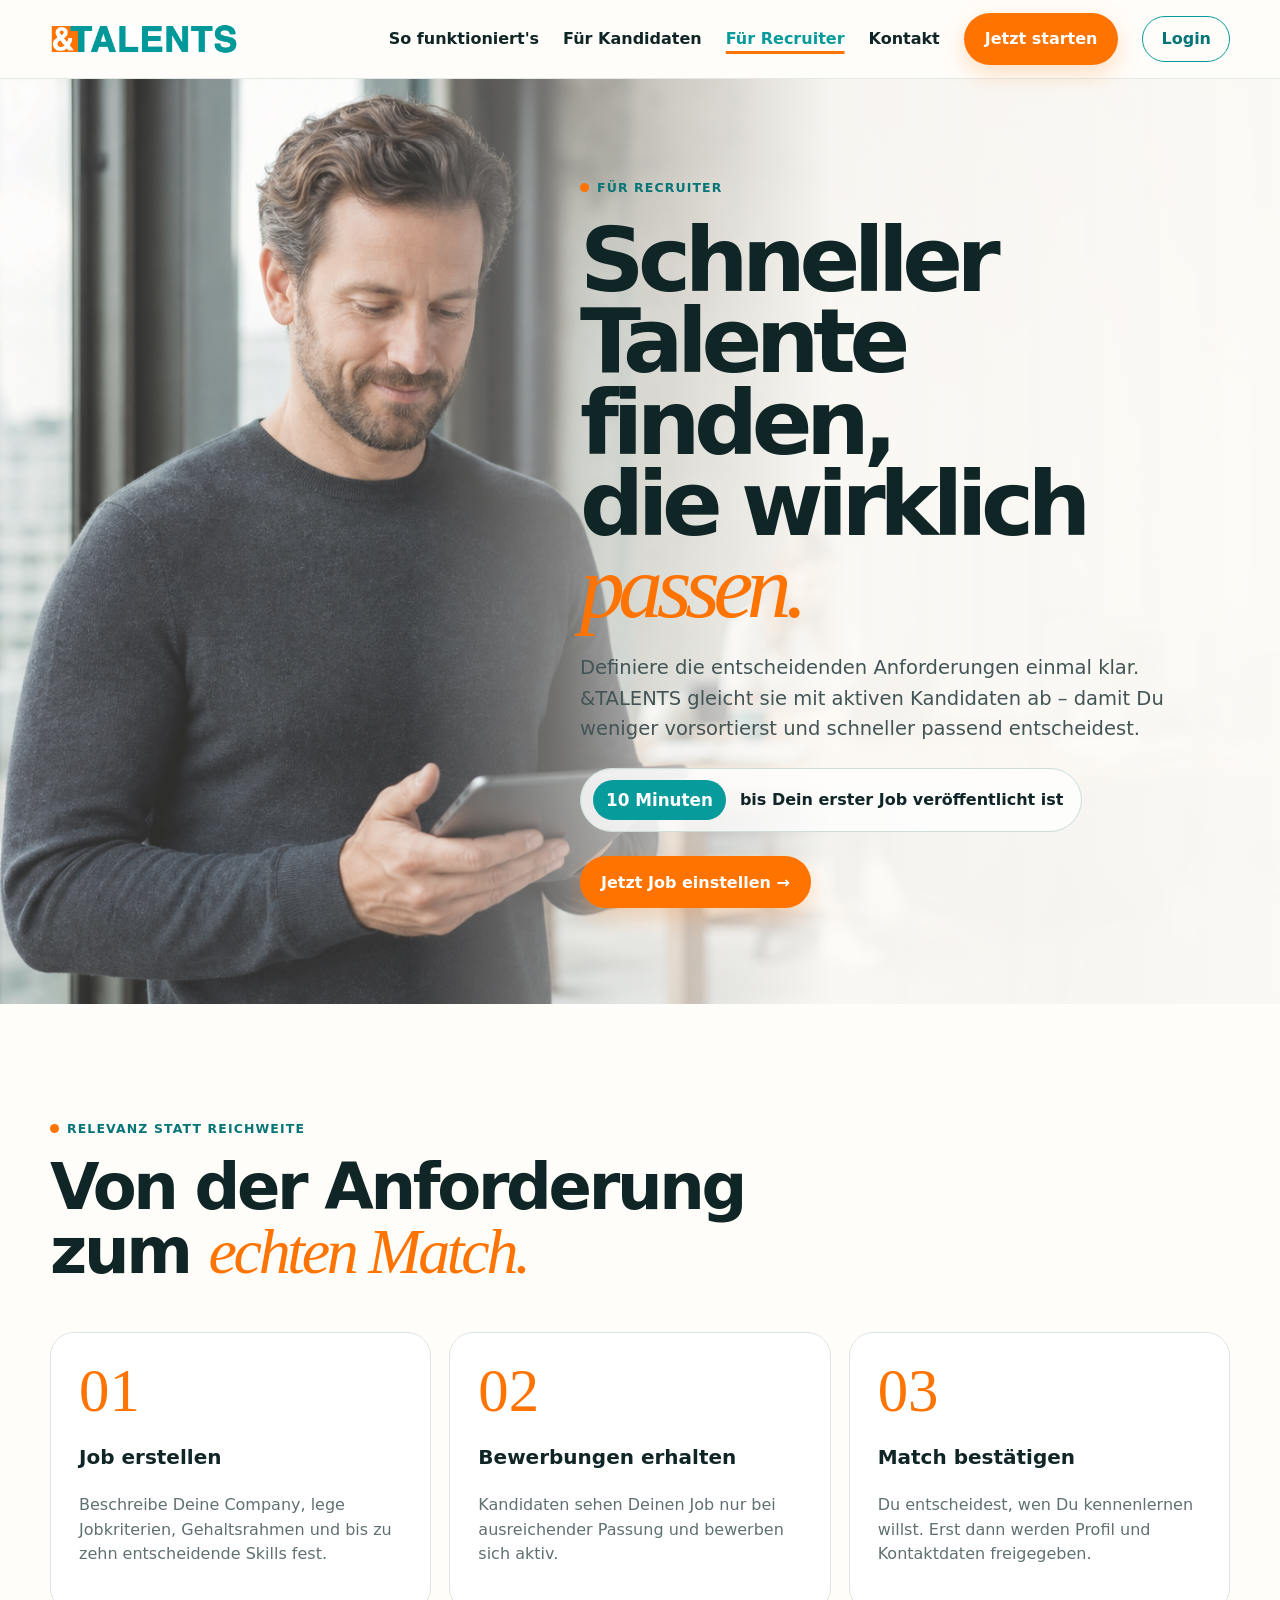
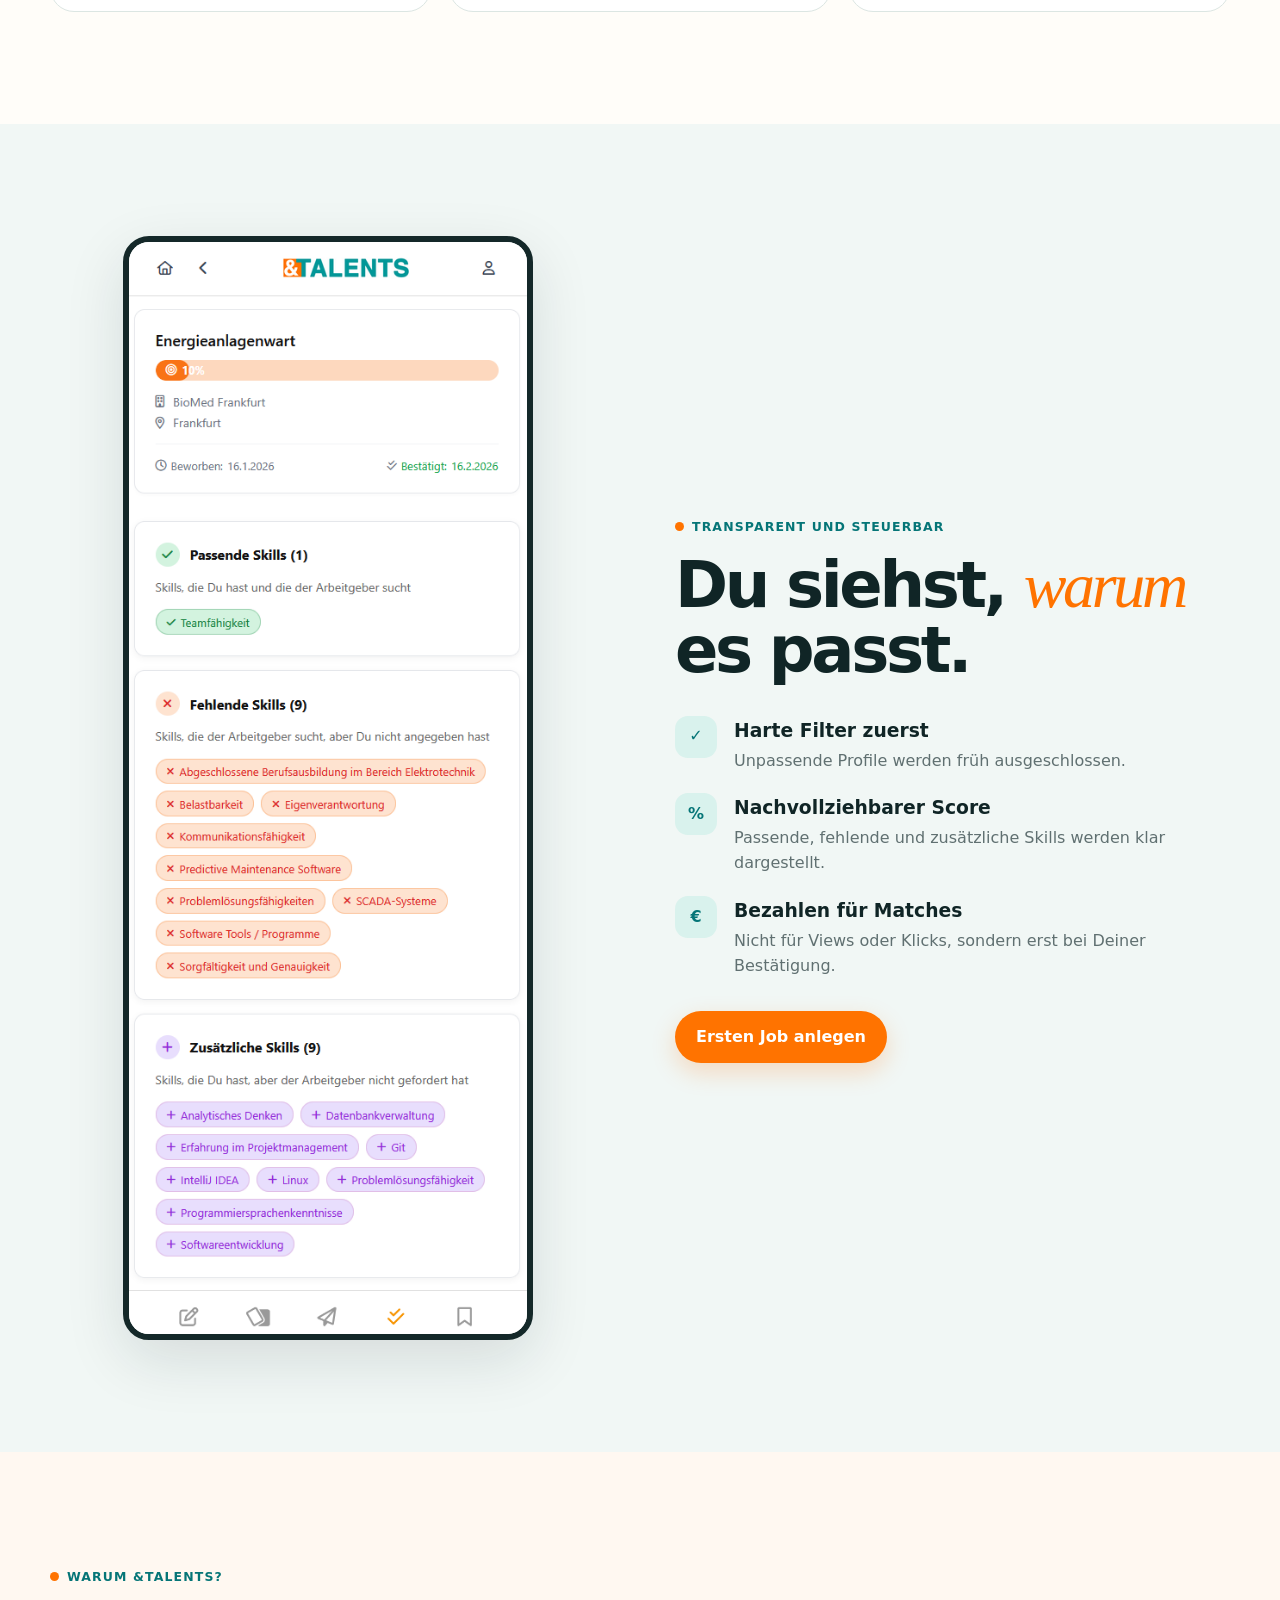
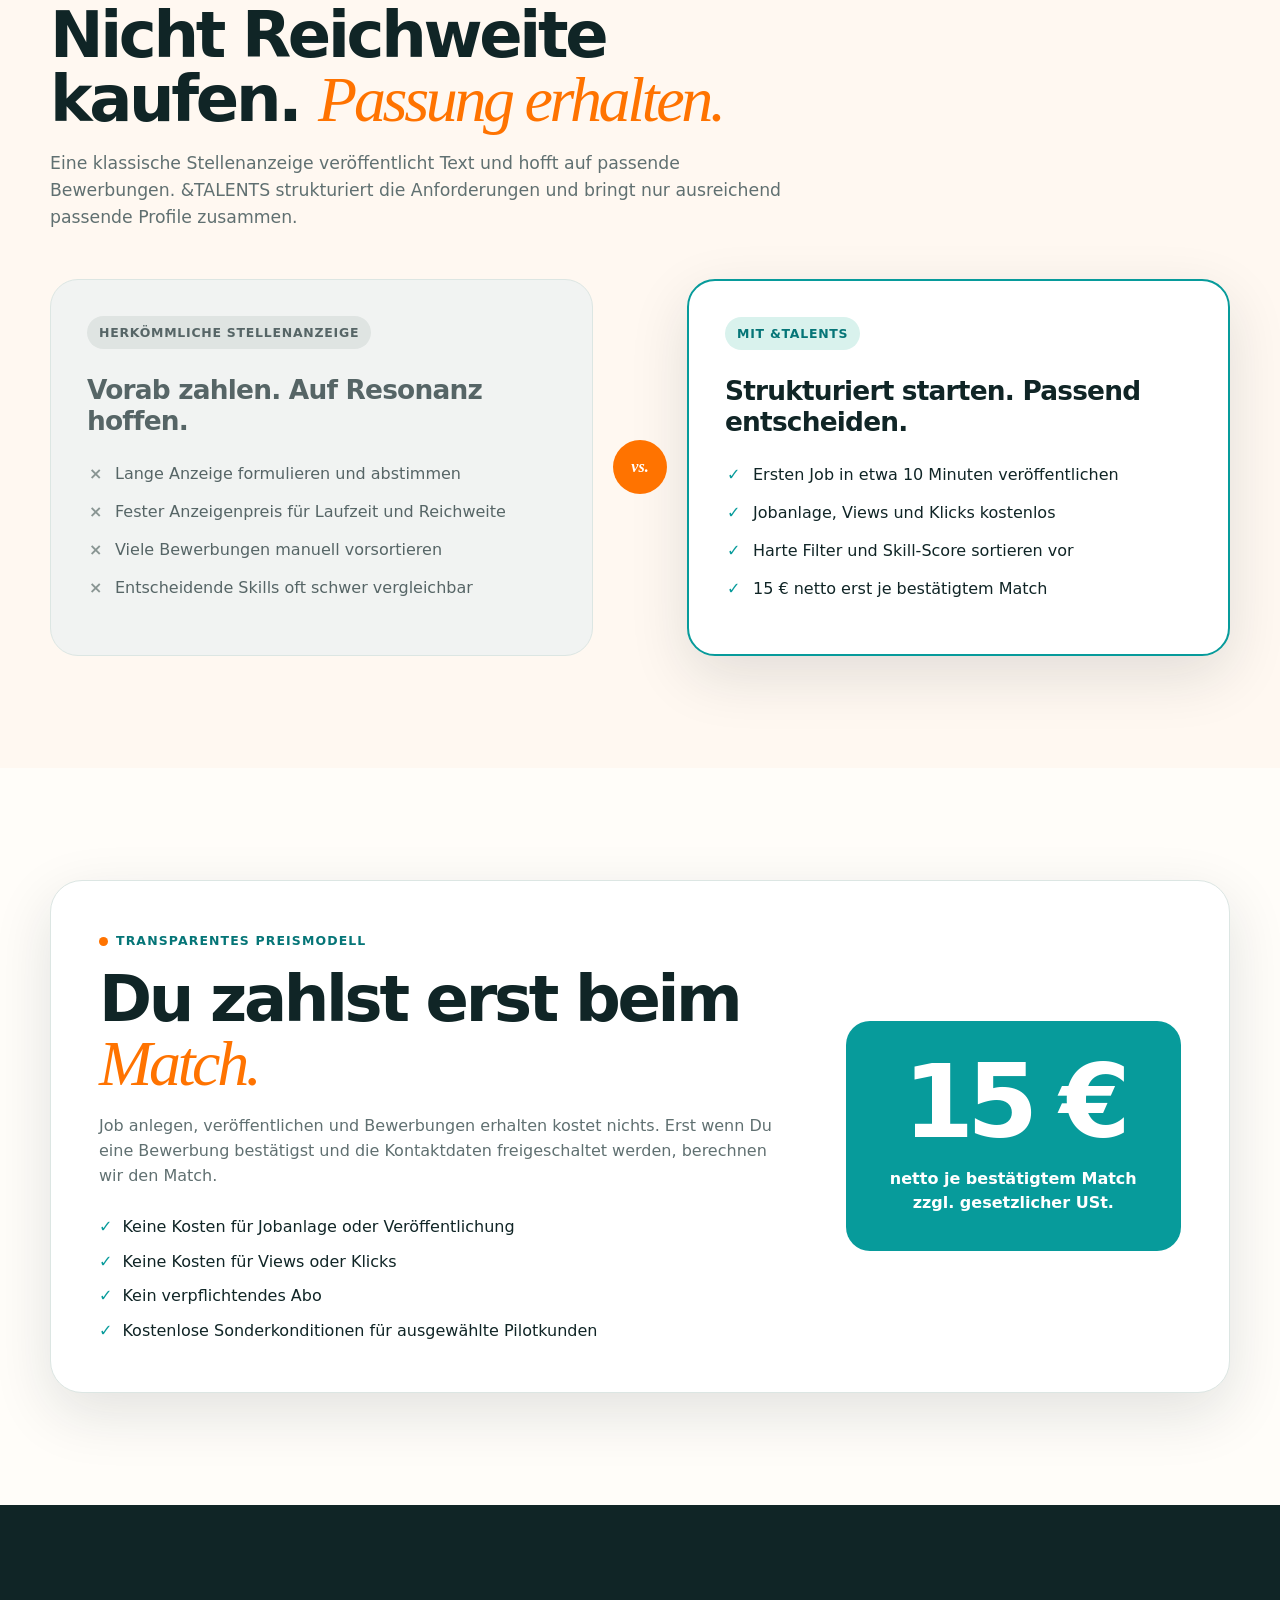
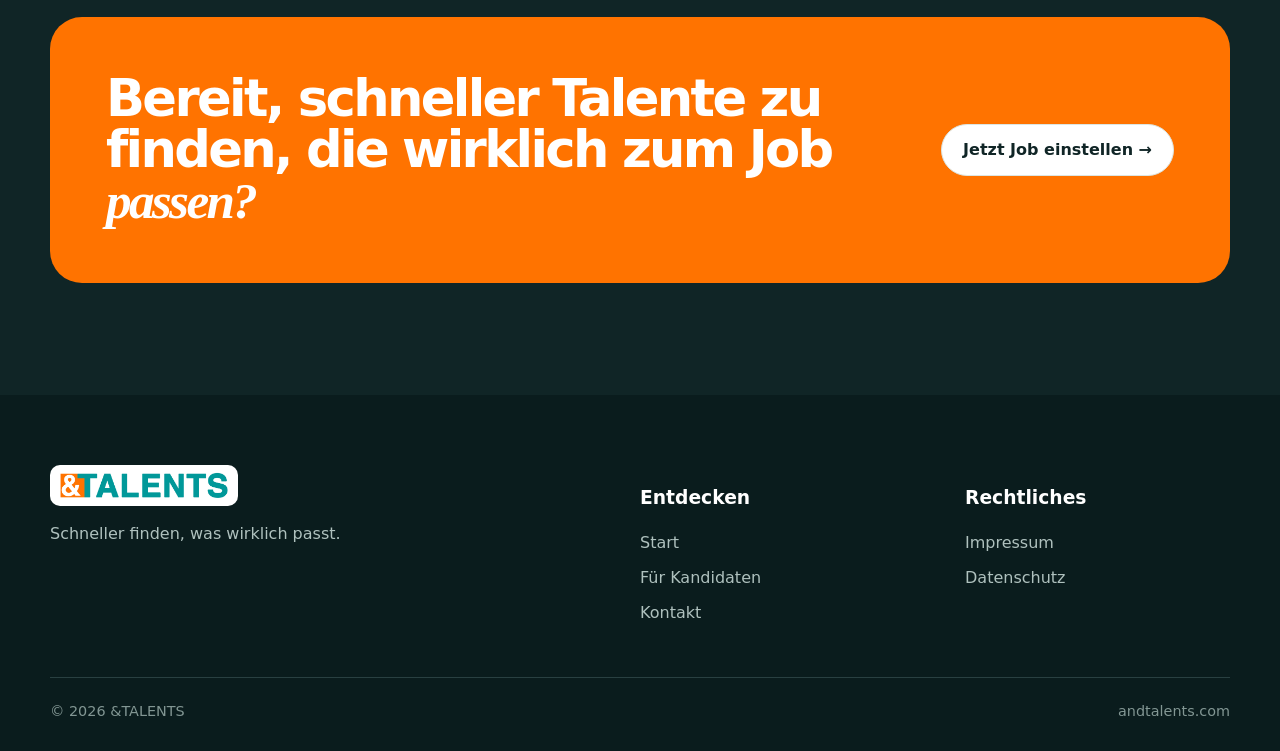
==== recruiter.html @ 4912586d "Publish complete &TALENTS website" ====
<!doctype html><html lang="de"><head><meta charset="utf-8"><meta name="viewport" content="width=device-width,initial-scale=1"><meta name="description" content="Erhalte mit &TALENTS Bewerbungen von Kandidaten, die wirklich zu Deinem Job passen."><title>Für Recruiter | &TALENTS</title><link rel="stylesheet" href="styles.css"><link rel="stylesheet" href="pricing.css"></head><body>
<header class="nav"><div class="wrap nav-row"><a href="index.html"><img class="logo" src="assets/andtalents-logo.jpg" alt="&TALENTS"></a><button class="nav-toggle" aria-label="Menü öffnen">☰</button><nav class="nav-links"><a href="index.html#so-gehts">So funktioniert's</a><a href="kandidaten.html">Für Kandidaten</a><a href="recruiter.html" aria-current="page">Für Recruiter</a><a href="kontakt.html">Kontakt</a><a class="btn btn-primary" href="index.html#start">Jetzt starten</a></nav></div></header>
<main><section class="hero hero-recruiter"><div class="wrap"><div class="hero-copy"><span class="eyebrow"><i class="dot"></i>Für Recruiter</span><h1>Schneller Talente finden,<br>die wirklich <span class="accent">passen.</span></h1><p>Definiere die entscheidenden Anforderungen einmal klar. &TALENTS gleicht sie mit aktiven Kandidaten ab – damit Du weniger vorsortierst und schneller passend entscheidest.</p><div class="time-badge"><strong>10 Minuten</strong><span>bis Dein erster Job veröffentlicht ist</span></div><div class="hero-actions"><a class="btn btn-primary" href="https://andtalents.comagno.com/recruiter">Jetzt Job einstellen →</a></div></div></div></section>
<section class="section"><div class="wrap"><div class="section-head reveal"><span class="eyebrow"><i class="dot"></i>Relevanz statt Reichweite</span><h2>Von der Anforderung zum <span class="accent">echten Match.</span></h2></div><div class="card-grid"><article class="card reveal"><span class="big-number">01</span><h3>Job erstellen</h3><p>Beschreibe Deine Company, lege Jobkriterien, Gehaltsrahmen und bis zu zehn entscheidende Skills fest.</p></article><article class="card reveal"><span class="big-number">02</span><h3>Bewerbungen erhalten</h3><p>Kandidaten sehen Deinen Job nur bei ausreichender Passung und bewerben sich aktiv.</p></article><article class="card reveal"><span class="big-number">03</span><h3>Match bestätigen</h3><p>Du entscheidest, wen Du kennenlernen willst. Erst dann werden Profil und Kontaktdaten freigegeben.</p></article></div></div></section>
<section class="section section-soft"><div class="wrap two-col"><div class="reveal"><img class="phone" style="width:min(100%,410px);margin:auto" src="assets/app-match.png" alt="Detaillierte Skill-Passung"></div><div class="reveal"><span class="eyebrow"><i class="dot"></i>Transparent und steuerbar</span><h2>Du siehst, <span class="accent">warum</span> es passt.</h2><div class="feature-list"><div class="feature"><span class="feature-icon">✓</span><div><h3>Harte Filter zuerst</h3><p>Unpassende Profile werden früh ausgeschlossen.</p></div></div><div class="feature"><span class="feature-icon">%</span><div><h3>Nachvollziehbarer Score</h3><p>Passende, fehlende und zusätzliche Skills werden klar dargestellt.</p></div></div><div class="feature"><span class="feature-icon">€</span><div><h3>Bezahlen für Matches</h3><p>Nicht für Views oder Klicks, sondern erst bei Deiner Bestätigung.</p></div></div></div><a class="btn btn-primary" href="https://andtalents.comagno.com/recruiter">Ersten Job anlegen</a></div></div></section>
<section class="section comparison-section"><div class="wrap"><div class="section-head reveal"><span class="eyebrow"><i class="dot"></i>Warum &TALENTS?</span><h2>Nicht Reichweite kaufen. <span class="accent">Passung erhalten.</span></h2><p>Eine klassische Stellenanzeige veröffentlicht Text und hofft auf passende Bewerbungen. &TALENTS strukturiert die Anforderungen und bringt nur ausreichend passende Profile zusammen.</p></div><div class="comparison-grid reveal"><article class="compare-card traditional"><span class="compare-label">Herkömmliche Stellenanzeige</span><h3>Vorab zahlen. Auf Resonanz hoffen.</h3><ul><li>Lange Anzeige formulieren und abstimmen</li><li>Fester Anzeigenpreis für Laufzeit und Reichweite</li><li>Viele Bewerbungen manuell vorsortieren</li><li>Entscheidende Skills oft schwer vergleichbar</li></ul></article><div class="versus">vs.</div><article class="compare-card talents"><span class="compare-label">Mit &TALENTS</span><h3>Strukturiert starten. Passend entscheiden.</h3><ul><li>Ersten Job in etwa 10 Minuten veröffentlichen</li><li>Jobanlage, Views und Klicks kostenlos</li><li>Harte Filter und Skill-Score sortieren vor</li><li>15 € netto erst je bestätigtem Match</li></ul></article></div></div></section>
<section class="section"><div class="wrap"><div class="price-panel reveal"><div><span class="eyebrow"><i class="dot"></i>Transparentes Preismodell</span><h2>Du zahlst erst beim <span class="accent">Match.</span></h2><p>Job anlegen, veröffentlichen und Bewerbungen erhalten kostet nichts. Erst wenn Du eine Bewerbung bestätigst und die Kontaktdaten freigeschaltet werden, berechnen wir den Match.</p><ul class="price-details"><li>Keine Kosten für Jobanlage oder Veröffentlichung</li><li>Keine Kosten für Views oder Klicks</li><li>Kein verpflichtendes Abo</li><li>Kostenlose Sonderkonditionen für ausgewählte Pilotkunden</li></ul></div><div class="price-amount"><strong>15 €</strong><span>netto je bestätigtem Match<br>zzgl. gesetzlicher USt.</span></div></div></div></section><section class="section section-dark"><div class="wrap"><div class="quote-band reveal"><h2>Bereit, schneller Talente zu finden, die wirklich zum Job <span style="font-family:Georgia,serif;font-style:italic">passen?</span></h2><a class="btn btn-ghost" href="https://andtalents.comagno.com/recruiter">Jetzt Job einstellen →</a></div></div></section></main>
<footer class="footer"><div class="wrap"><div class="footer-grid"><div><img class="logo" src="assets/andtalents-logo.jpg" alt="&TALENTS"><p>Schneller finden, was wirklich passt.</p></div><div><h3>Entdecken</h3><div class="footer-links"><a href="index.html">Start</a><a href="kandidaten.html">Für Kandidaten</a><a href="kontakt.html">Kontakt</a></div></div><div><h3>Rechtliches</h3><div class="footer-links"><a href="impressum.html">Impressum</a><a href="datenschutz.html">Datenschutz</a></div></div></div><div class="footer-bottom"><span>© 2026 &TALENTS</span><span>andtalents.com</span></div></div></footer><script src="script.js"></script></body></html>
---- styles.css ----
@import url('button-fixes.css');
@import url('mediator-home.css');
@import url('page-images.css');
@import url('page-heroes.css');
:root{--teal:#079b9b;--teal-dark:#057577;--orange:#ff7300;--ink:#102526;--muted:#607071;--paper:#fffdf9;--soft:#f1f7f5;--line:#dce6e3;--radius:24px;--shadow:0 20px 60px rgba(16,37,38,.12)}
*{box-sizing:border-box}html{scroll-behavior:smooth}body{margin:0;background:var(--paper);color:var(--ink);font-family:Inter,ui-sans-serif,system-ui,-apple-system,BlinkMacSystemFont,"Segoe UI",sans-serif;line-height:1.55}a{color:inherit;text-decoration:none}img{max-width:100%;display:block}.wrap{width:min(1180px,calc(100% - 40px));margin:auto}.skip{position:absolute;left:-9999px}.skip:focus{left:16px;top:16px;z-index:99;background:#fff;padding:10px}
.nav{position:sticky;top:0;z-index:50;background:rgba(255,253,249,.88);backdrop-filter:blur(16px);border-bottom:1px solid rgba(220,230,227,.8)}.nav-row{height:78px;display:flex;align-items:center;justify-content:space-between;gap:28px}.logo{width:188px}.nav-links{display:flex;align-items:center;gap:24px;font-weight:650}.nav-links a:hover{color:var(--teal)}.nav-toggle{display:none;border:0;background:transparent;font-size:28px}.btn{display:inline-flex;align-items:center;justify-content:center;gap:8px;border:0;border-radius:999px;padding:14px 21px;font-weight:800;cursor:pointer;transition:.2s ease}.btn:hover{transform:translateY(-2px)}.btn-primary{background:var(--orange);color:#fff;box-shadow:0 9px 24px rgba(255,115,0,.22)}.btn-secondary{background:var(--teal);color:#fff}.btn-ghost{border:1px solid var(--line);background:#fff}.eyebrow{display:inline-flex;align-items:center;gap:8px;color:var(--teal-dark);font-weight:850;text-transform:uppercase;letter-spacing:.09em;font-size:.78rem}.dot{width:9px;height:9px;border-radius:50%;background:var(--orange)}
.hero{min-height:720px;display:grid;align-items:center;background:linear-gradient(90deg,rgba(255,253,249,.98) 0%,rgba(255,253,249,.95) 35%,rgba(255,253,249,.18) 68%),url('assets/hero-urban-team.png') center/cover no-repeat}.hero-copy{max-width:650px;padding:96px 0}.hero h1,.page-hero h1{font-size:clamp(3.15rem,7vw,6.65rem);line-height:.91;letter-spacing:-.072em;margin:20px 0 26px}.accent{font-family:Georgia,serif;font-style:italic;font-weight:500;color:var(--orange)}.hero p,.page-hero p{font-size:1.22rem;color:#425455;max-width:590px}.hero-actions{display:flex;gap:12px;flex-wrap:wrap;margin-top:32px}.trust{margin-top:32px;display:flex;gap:24px;flex-wrap:wrap;font-weight:700;font-size:.92rem}.trust span:before{content:'✓';color:var(--teal);margin-right:7px}
.section{padding:112px 0}.section-soft{background:var(--soft)}.section-dark{background:var(--ink);color:#fff}.section-head{max-width:760px;margin-bottom:48px}.section h2{font-size:clamp(2.25rem,5vw,4.6rem);line-height:1;letter-spacing:-.052em;margin:14px 0 18px}.section-head p{color:var(--muted);font-size:1.08rem}.section-dark .section-head p{color:#b8c8c5}.switch-grid{display:grid;grid-template-columns:1fr 1fr;gap:22px}.choice{position:relative;min-height:420px;border-radius:32px;padding:42px;overflow:hidden;display:flex;flex-direction:column;justify-content:space-between;transition:.25s ease}.choice:hover{transform:translateY(-6px);box-shadow:var(--shadow)}.choice-candidate{background:var(--teal);color:#fff}.choice-recruiter{background:#ffead7}.choice h3{font-size:2.4rem;letter-spacing:-.04em;margin:12px 0}.choice p{max-width:430px}.choice-num{font-family:Georgia,serif;font-size:6rem;line-height:1;color:rgba(255,255,255,.22);position:absolute;right:28px;top:18px}.choice-recruiter .choice-num{color:rgba(255,115,0,.18)}
.steps{display:grid;grid-template-columns:repeat(3,1fr);gap:18px}.step{background:#fff;border:1px solid var(--line);padding:30px;border-radius:var(--radius)}.step b{display:grid;place-items:center;width:42px;height:42px;border-radius:50%;background:var(--orange);color:#fff;margin-bottom:40px}.step h3{font-size:1.3rem}.step p{color:var(--muted)}.product-showcase{display:grid;grid-template-columns:.9fr 1.1fr;gap:70px;align-items:center}.phones{display:flex;align-items:center;justify-content:center;gap:18px}.phone{width:42%;border-radius:26px;box-shadow:var(--shadow);border:6px solid #142829}.phone:nth-child(2){transform:translateY(52px)}.feature-list{display:grid;gap:20px;margin-top:34px}.feature{display:grid;grid-template-columns:44px 1fr;gap:15px}.feature-icon{width:42px;height:42px;display:grid;place-items:center;border-radius:13px;background:#d9f2ed;color:var(--teal-dark);font-weight:900}.feature h3,.feature p{margin:0}.feature p{color:var(--muted);margin-top:4px}.quote-band{padding:56px;border-radius:32px;background:var(--orange);color:#fff;display:flex;align-items:center;justify-content:space-between;gap:30px}.quote-band h2{font-size:clamp(2rem,4vw,4rem);max-width:730px;margin:0}.quote-band .btn{flex:none}
.page-hero{padding:110px 0 90px;background:var(--soft)}.page-hero h1{max-width:900px}.two-col{display:grid;grid-template-columns:1fr 1fr;gap:70px;align-items:center}.card-grid{display:grid;grid-template-columns:repeat(3,1fr);gap:18px}.card{border:1px solid var(--line);background:#fff;padding:28px;border-radius:var(--radius)}.card h3{font-size:1.25rem}.card p{color:var(--muted)}.big-number{font-family:Georgia,serif;font-size:3.8rem;color:var(--orange);line-height:1}.contact-grid{display:grid;grid-template-columns:.75fr 1.25fr;gap:70px}.form{background:#fff;border:1px solid var(--line);border-radius:30px;padding:34px;box-shadow:var(--shadow)}label{display:block;font-weight:750;margin-bottom:7px}.field{margin-bottom:18px}input,textarea,select{width:100%;padding:15px 16px;border:1px solid #ccd9d6;border-radius:12px;background:#fff;font:inherit}textarea{min-height:140px;resize:vertical}.form-note{font-size:.84rem;color:var(--muted)}.legal{max-width:780px}.legal h2{font-size:1.6rem;letter-spacing:-.02em}.legal p{color:var(--muted)}
.footer{background:#0a1c1d;color:#fff;padding:70px 0 28px}.footer-grid{display:grid;grid-template-columns:2fr 1fr 1fr;gap:60px}.footer .logo{filter:brightness(0) invert(1)}.footer p,.footer a{color:#afc1be}.footer a:hover{color:#fff}.footer-links{display:grid;gap:10px}.footer-bottom{border-top:1px solid #294041;margin-top:52px;padding-top:22px;color:#829693;font-size:.9rem;display:flex;justify-content:space-between}
.reveal{opacity:0;transform:translateY(18px);transition:.65s ease}.reveal.visible{opacity:1;transform:none}
@media(max-width:850px){.nav-links{display:none;position:absolute;top:78px;left:0;right:0;padding:24px;background:var(--paper);flex-direction:column;align-items:flex-start;border-bottom:1px solid var(--line)}.nav-links.open{display:flex}.nav-toggle{display:block}.nav-links .btn{width:100%}.hero{min-height:760px;background:linear-gradient(180deg,rgba(255,253,249,.98) 0%,rgba(255,253,249,.9) 53%,rgba(255,253,249,.25) 100%),url('assets/hero-urban-team.png') 67% center/cover}.hero-copy{padding:76px 0 280px}.switch-grid,.steps,.product-showcase,.two-col,.card-grid,.contact-grid,.footer-grid{grid-template-columns:1fr}.choice{min-height:350px}.phones{order:2}.phone{width:43%}.quote-band{padding:34px;align-items:flex-start;flex-direction:column}.section{padding:80px 0}.footer-grid{gap:32px}}@media(max-width:520px){.wrap{width:min(100% - 26px,1180px)}.logo{width:160px}.hero h1,.page-hero h1{font-size:3.15rem}.hero-actions .btn{width:100%}.choice{padding:28px}.phones{gap:8px}.phone{border-width:3px;border-radius:18px}.footer-bottom{flex-direction:column;gap:8px}}
---- pricing.css ----
.nav-links a[aria-current="page"]{color:var(--teal);text-decoration:underline;text-decoration-color:var(--orange);text-decoration-thickness:3px;text-underline-offset:7px}.time-badge{display:flex;align-items:center;gap:14px;width:max-content;max-width:100%;margin-top:28px;padding:11px 18px 11px 12px;border:1px solid #cbded9;border-radius:999px;background:rgba(255,255,255,.8)}.time-badge strong{padding:7px 13px;border-radius:999px;background:var(--teal);color:#fff;font-size:1.05rem}.time-badge span{font-weight:750}.comparison-section{background:#fff8f1}.comparison-grid{display:grid;grid-template-columns:1fr auto 1fr;gap:20px;align-items:stretch}.compare-card{padding:36px;border-radius:28px;border:1px solid var(--line);background:#fff}.compare-card.traditional{color:#566566;background:#f1f3f2}.compare-card.talents{border:2px solid var(--teal);box-shadow:var(--shadow)}.compare-label{display:inline-block;padding:7px 12px;border-radius:999px;background:#dfe4e2;font-size:.78rem;font-weight:850;text-transform:uppercase;letter-spacing:.06em}.talents .compare-label{background:#d9f2ed;color:var(--teal-dark)}.compare-card h3{font-size:1.65rem;line-height:1.15;letter-spacing:-.03em}.compare-card ul{padding:0;list-style:none;display:grid;gap:13px}.compare-card li{padding-left:28px;position:relative}.traditional li:before{content:'×';position:absolute;left:2px;color:#899593;font-weight:900}.talents li:before{content:'✓';position:absolute;left:2px;color:var(--teal);font-weight:900}.versus{align-self:center;display:grid;place-items:center;width:54px;height:54px;border-radius:50%;background:var(--orange);color:#fff;font-family:Georgia,serif;font-style:italic;font-weight:800;z-index:1}.price-panel{display:grid;grid-template-columns:1.35fr .65fr;gap:50px;align-items:center;padding:48px;border:1px solid var(--line);border-radius:32px;background:#fff;box-shadow:var(--shadow)}.price-panel h2{margin-top:14px}.price-panel p{color:var(--muted);max-width:680px}.price-details{padding:0;list-style:none;display:grid;gap:10px;margin:26px 0 0}.price-details li:before{content:'✓';color:var(--teal);font-weight:900;margin-right:10px}.price-amount{min-height:230px;border-radius:24px;background:var(--teal);color:#fff;display:flex;flex-direction:column;align-items:center;justify-content:center;text-align:center;padding:28px}.price-amount strong{font-size:clamp(4rem,8vw,7rem);line-height:.9;letter-spacing:-.07em}.price-amount span{margin-top:18px;font-weight:700}@media(max-width:850px){.price-panel{grid-template-columns:1fr;padding:30px}.comparison-grid{grid-template-columns:1fr}.versus{margin:-4px auto}.time-badge{align-items:flex-start;flex-direction:column;border-radius:20px}}
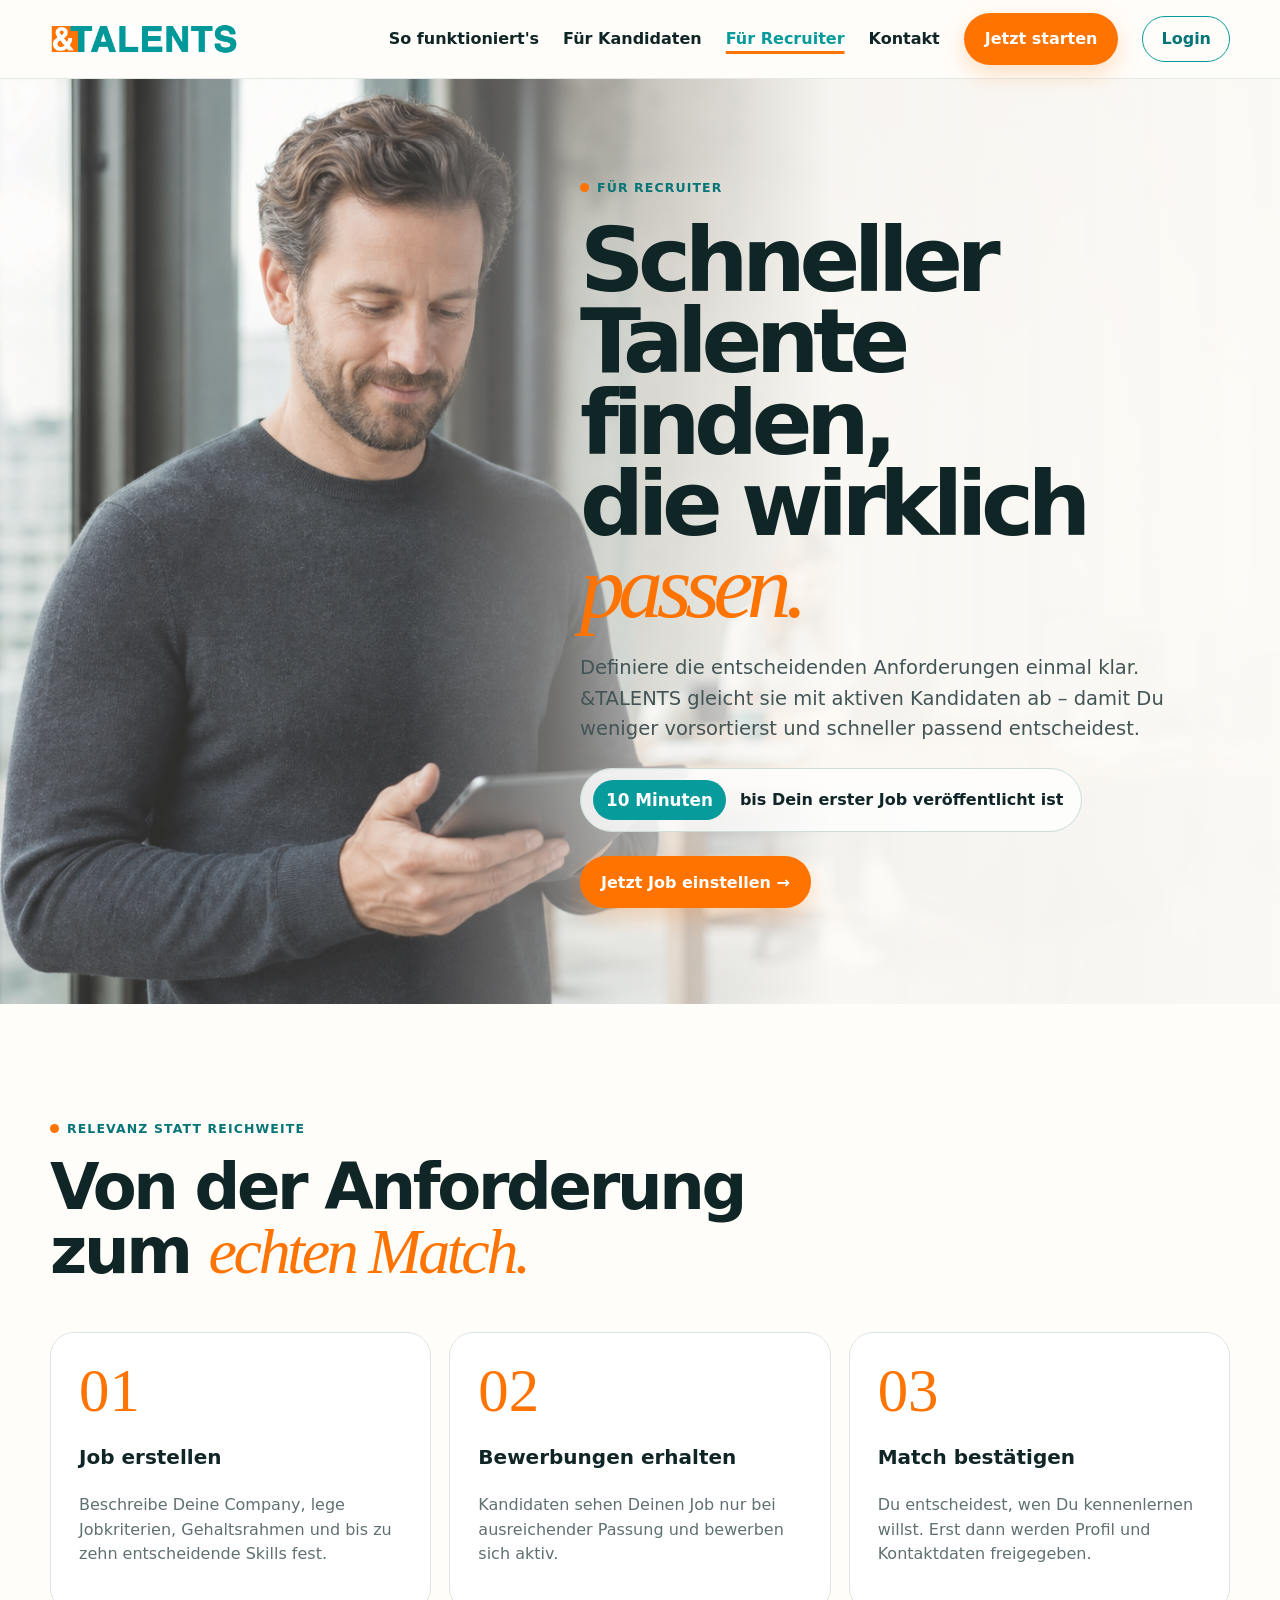
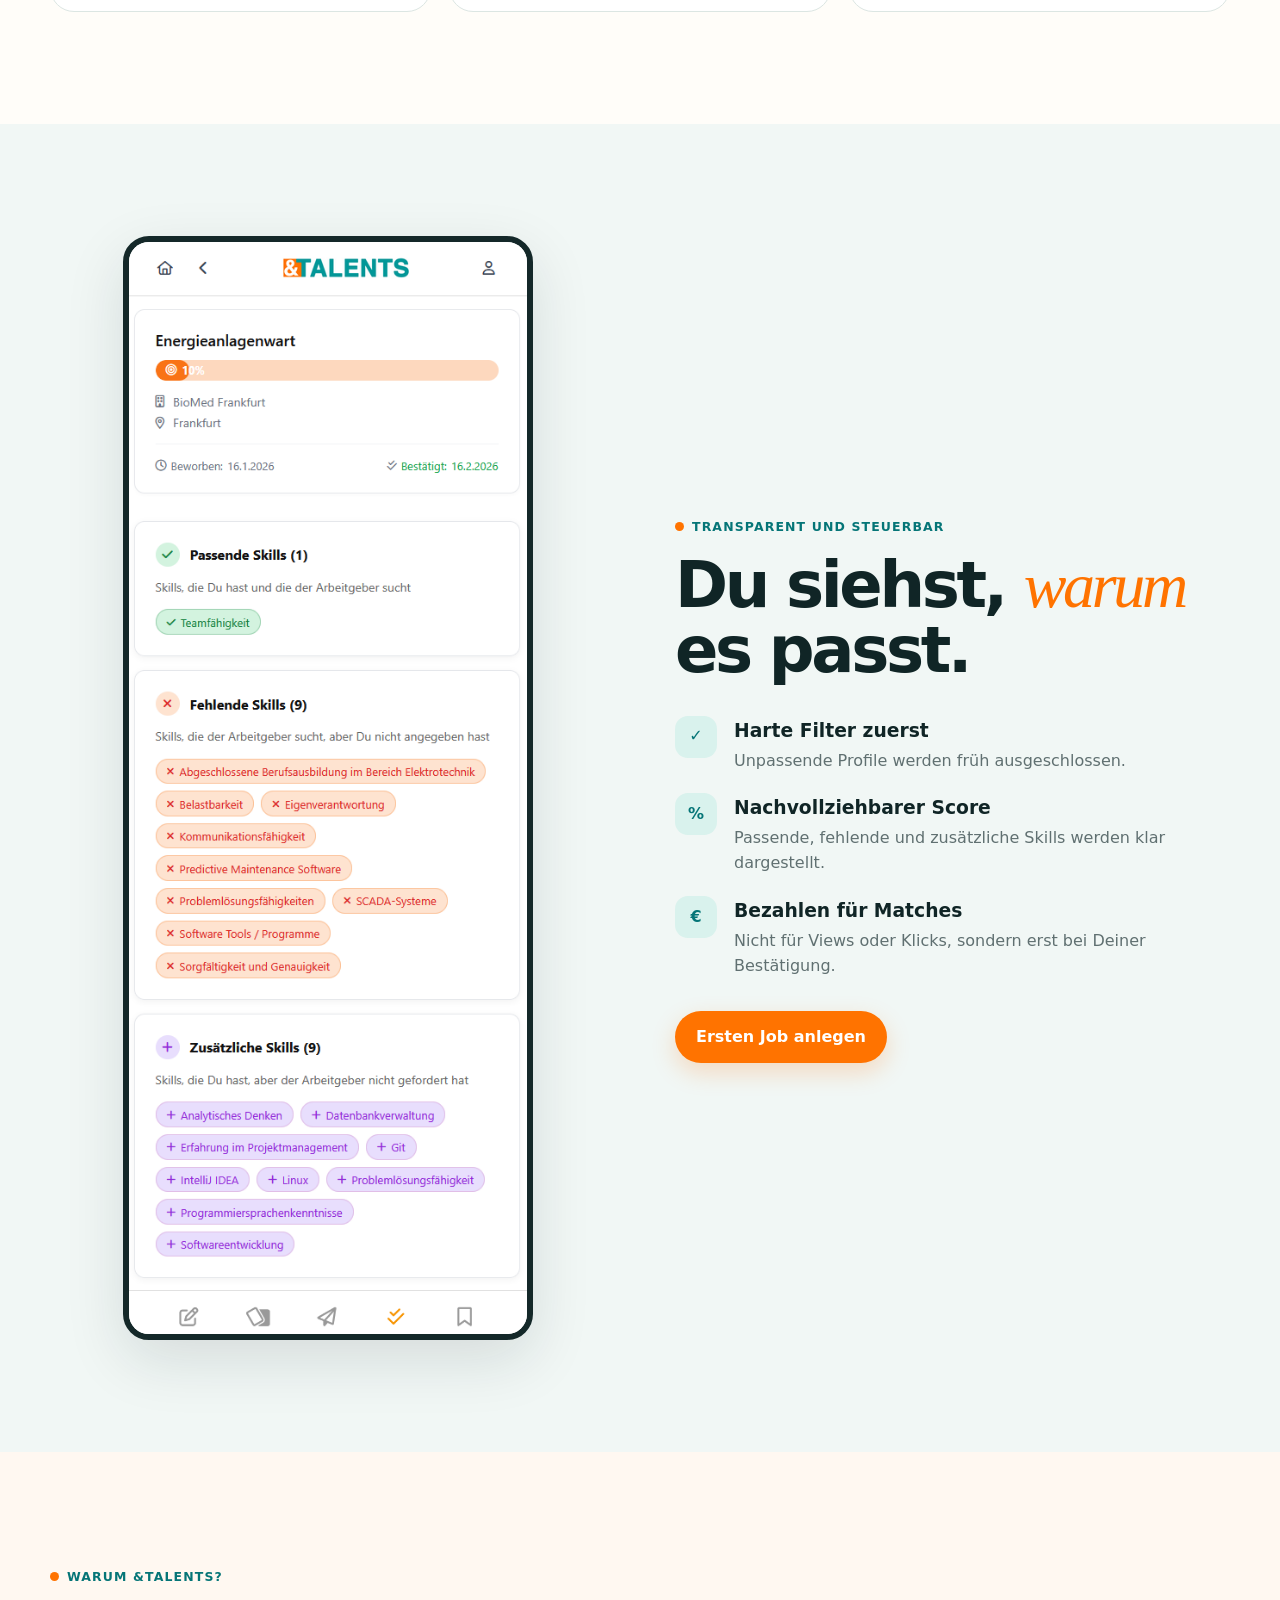
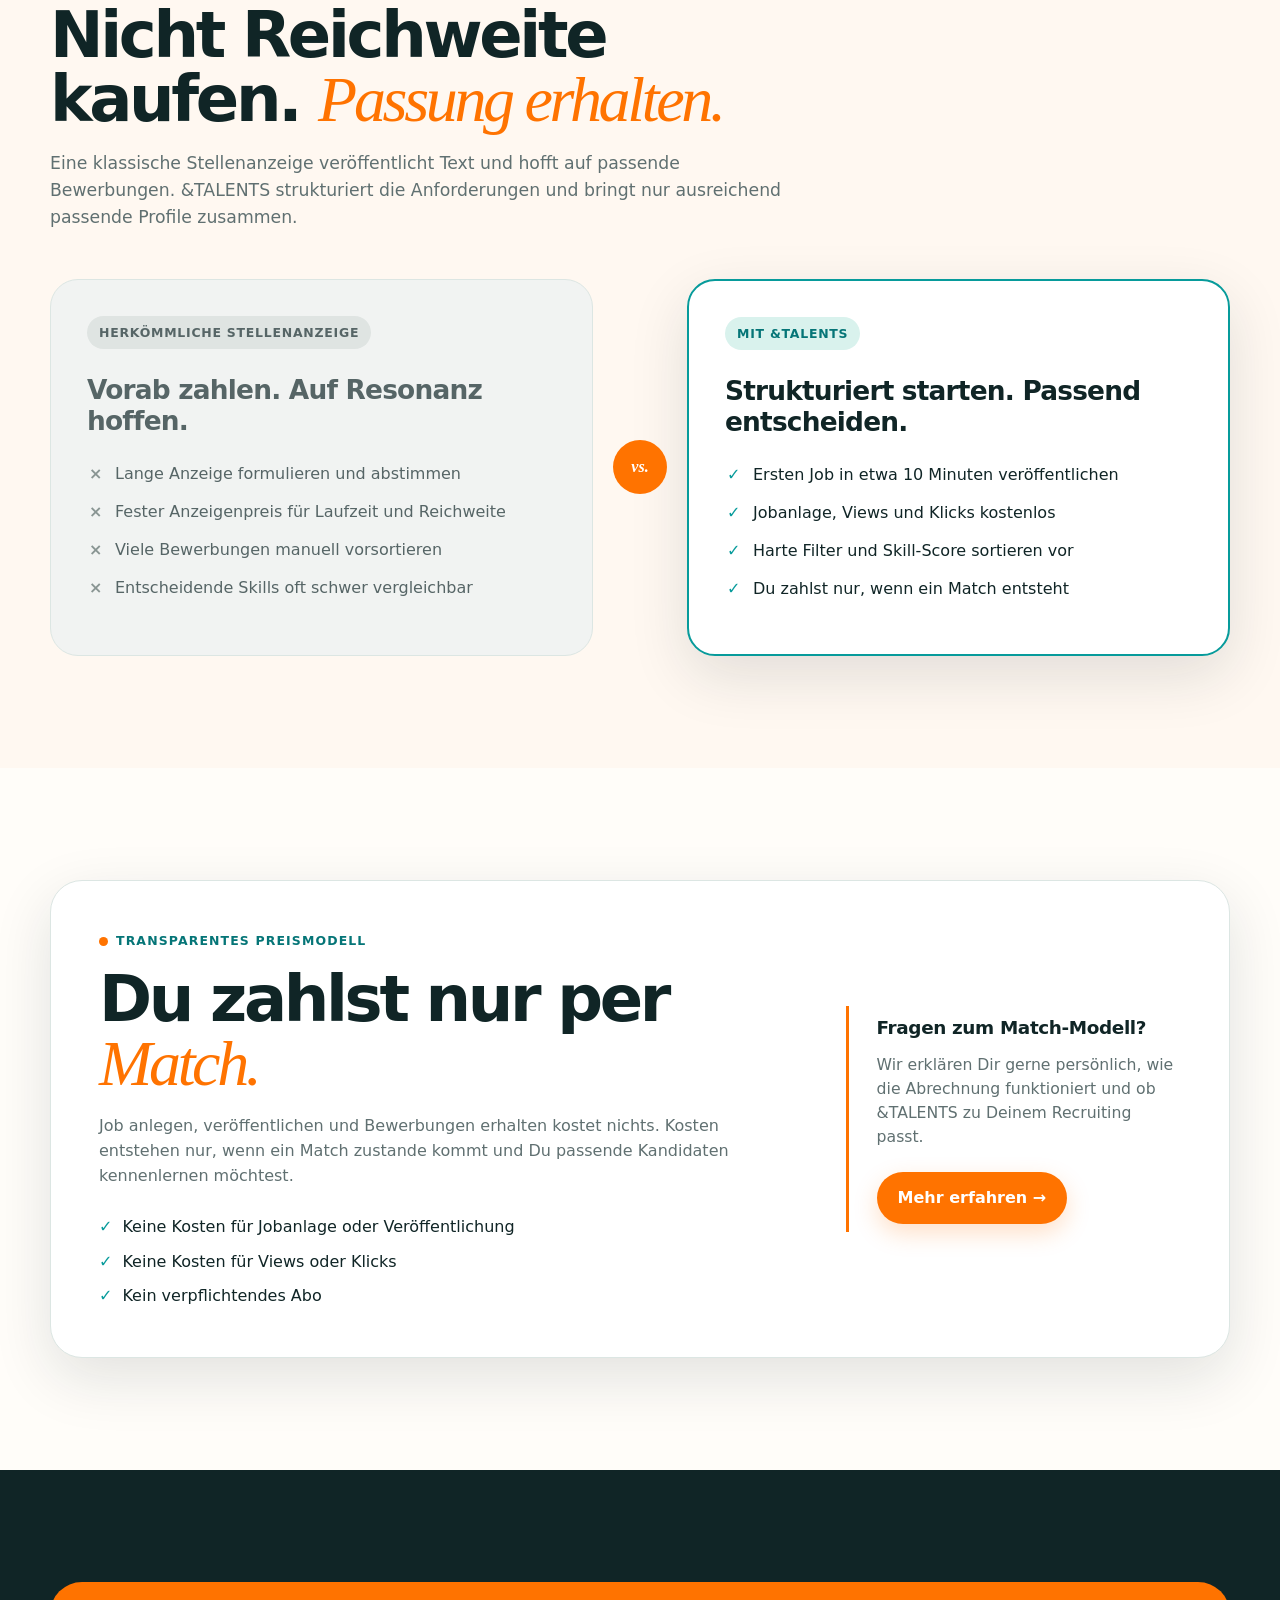
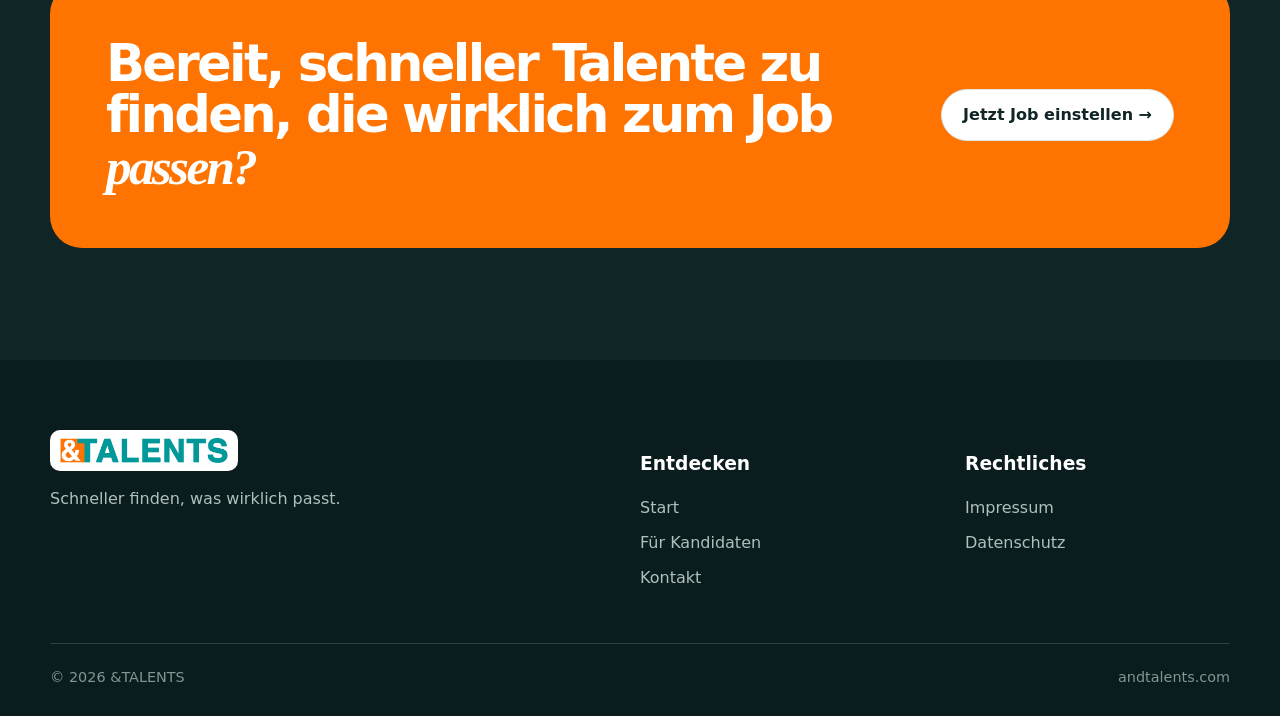
==== commit 2eaeb8a6: "Update recruiter match pricing CTA" ====
--- a/recruiter.html
+++ b/recruiter.html
@@ -3,6 +3,6 @@
 <main><section class="hero hero-recruiter"><div class="wrap"><div class="hero-copy"><span class="eyebrow"><i class="dot"></i>Für Recruiter</span><h1>Schneller Talente finden,<br>die wirklich <span class="accent">passen.</span></h1><p>Definiere die entscheidenden Anforderungen einmal klar. &TALENTS gleicht sie mit aktiven Kandidaten ab – damit Du weniger vorsortierst und schneller passend entscheidest.</p><div class="time-badge"><strong>10 Minuten</strong><span>bis Dein erster Job veröffentlicht ist</span></div><div class="hero-actions"><a class="btn btn-primary" href="https://andtalents.comagno.com/recruiter">Jetzt Job einstellen →</a></div></div></div></section>
 <section class="section"><div class="wrap"><div class="section-head reveal"><span class="eyebrow"><i class="dot"></i>Relevanz statt Reichweite</span><h2>Von der Anforderung zum <span class="accent">echten Match.</span></h2></div><div class="card-grid"><article class="card reveal"><span class="big-number">01</span><h3>Job erstellen</h3><p>Beschreibe Deine Company, lege Jobkriterien, Gehaltsrahmen und bis zu zehn entscheidende Skills fest.</p></article><article class="card reveal"><span class="big-number">02</span><h3>Bewerbungen erhalten</h3><p>Kandidaten sehen Deinen Job nur bei ausreichender Passung und bewerben sich aktiv.</p></article><article class="card reveal"><span class="big-number">03</span><h3>Match bestätigen</h3><p>Du entscheidest, wen Du kennenlernen willst. Erst dann werden Profil und Kontaktdaten freigegeben.</p></article></div></div></section>
 <section class="section section-soft"><div class="wrap two-col"><div class="reveal"><img class="phone" style="width:min(100%,410px);margin:auto" src="assets/app-match.png" alt="Detaillierte Skill-Passung"></div><div class="reveal"><span class="eyebrow"><i class="dot"></i>Transparent und steuerbar</span><h2>Du siehst, <span class="accent">warum</span> es passt.</h2><div class="feature-list"><div class="feature"><span class="feature-icon">✓</span><div><h3>Harte Filter zuerst</h3><p>Unpassende Profile werden früh ausgeschlossen.</p></div></div><div class="feature"><span class="feature-icon">%</span><div><h3>Nachvollziehbarer Score</h3><p>Passende, fehlende und zusätzliche Skills werden klar dargestellt.</p></div></div><div class="feature"><span class="feature-icon">€</span><div><h3>Bezahlen für Matches</h3><p>Nicht für Views oder Klicks, sondern erst bei Deiner Bestätigung.</p></div></div></div><a class="btn btn-primary" href="https://andtalents.comagno.com/recruiter">Ersten Job anlegen</a></div></div></section>
-<section class="section comparison-section"><div class="wrap"><div class="section-head reveal"><span class="eyebrow"><i class="dot"></i>Warum &TALENTS?</span><h2>Nicht Reichweite kaufen. <span class="accent">Passung erhalten.</span></h2><p>Eine klassische Stellenanzeige veröffentlicht Text und hofft auf passende Bewerbungen. &TALENTS strukturiert die Anforderungen und bringt nur ausreichend passende Profile zusammen.</p></div><div class="comparison-grid reveal"><article class="compare-card traditional"><span class="compare-label">Herkömmliche Stellenanzeige</span><h3>Vorab zahlen. Auf Resonanz hoffen.</h3><ul><li>Lange Anzeige formulieren und abstimmen</li><li>Fester Anzeigenpreis für Laufzeit und Reichweite</li><li>Viele Bewerbungen manuell vorsortieren</li><li>Entscheidende Skills oft schwer vergleichbar</li></ul></article><div class="versus">vs.</div><article class="compare-card talents"><span class="compare-label">Mit &TALENTS</span><h3>Strukturiert starten. Passend entscheiden.</h3><ul><li>Ersten Job in etwa 10 Minuten veröffentlichen</li><li>Jobanlage, Views und Klicks kostenlos</li><li>Harte Filter und Skill-Score sortieren vor</li><li>15 € netto erst je bestätigtem Match</li></ul></article></div></div></section>
-<section class="section"><div class="wrap"><div class="price-panel reveal"><div><span class="eyebrow"><i class="dot"></i>Transparentes Preismodell</span><h2>Du zahlst erst beim <span class="accent">Match.</span></h2><p>Job anlegen, veröffentlichen und Bewerbungen erhalten kostet nichts. Erst wenn Du eine Bewerbung bestätigst und die Kontaktdaten freigeschaltet werden, berechnen wir den Match.</p><ul class="price-details"><li>Keine Kosten für Jobanlage oder Veröffentlichung</li><li>Keine Kosten für Views oder Klicks</li><li>Kein verpflichtendes Abo</li><li>Kostenlose Sonderkonditionen für ausgewählte Pilotkunden</li></ul></div><div class="price-amount"><strong>15 €</strong><span>netto je bestätigtem Match<br>zzgl. gesetzlicher USt.</span></div></div></div></section><section class="section section-dark"><div class="wrap"><div class="quote-band reveal"><h2>Bereit, schneller Talente zu finden, die wirklich zum Job <span style="font-family:Georgia,serif;font-style:italic">passen?</span></h2><a class="btn btn-ghost" href="https://andtalents.comagno.com/recruiter">Jetzt Job einstellen →</a></div></div></section></main>
+<section class="section comparison-section"><div class="wrap"><div class="section-head reveal"><span class="eyebrow"><i class="dot"></i>Warum &TALENTS?</span><h2>Nicht Reichweite kaufen. <span class="accent">Passung erhalten.</span></h2><p>Eine klassische Stellenanzeige veröffentlicht Text und hofft auf passende Bewerbungen. &TALENTS strukturiert die Anforderungen und bringt nur ausreichend passende Profile zusammen.</p></div><div class="comparison-grid reveal"><article class="compare-card traditional"><span class="compare-label">Herkömmliche Stellenanzeige</span><h3>Vorab zahlen. Auf Resonanz hoffen.</h3><ul><li>Lange Anzeige formulieren und abstimmen</li><li>Fester Anzeigenpreis für Laufzeit und Reichweite</li><li>Viele Bewerbungen manuell vorsortieren</li><li>Entscheidende Skills oft schwer vergleichbar</li></ul></article><div class="versus">vs.</div><article class="compare-card talents"><span class="compare-label">Mit &TALENTS</span><h3>Strukturiert starten. Passend entscheiden.</h3><ul><li>Ersten Job in etwa 10 Minuten veröffentlichen</li><li>Jobanlage, Views und Klicks kostenlos</li><li>Harte Filter und Skill-Score sortieren vor</li><li>Du zahlst nur, wenn ein Match entsteht</li></ul></article></div></div></section>
+<section class="section"><div class="wrap"><div class="price-panel price-panel-simple reveal"><div><span class="eyebrow"><i class="dot"></i>Transparentes Preismodell</span><h2>Du zahlst nur per <span class="accent">Match.</span></h2><p>Job anlegen, veröffentlichen und Bewerbungen erhalten kostet nichts. Kosten entstehen nur, wenn ein Match zustande kommt und Du passende Kandidaten kennenlernen möchtest.</p><ul class="price-details"><li>Keine Kosten für Jobanlage oder Veröffentlichung</li><li>Keine Kosten für Views oder Klicks</li><li>Kein verpflichtendes Abo</li></ul></div><div class="price-note"><span>Fragen zum Match-Modell?</span><p>Wir erklären Dir gerne persönlich, wie die Abrechnung funktioniert und ob &TALENTS zu Deinem Recruiting passt.</p><a class="btn btn-primary" href="kontakt.html">Mehr erfahren →</a></div></div></div></section><section class="section section-dark"><div class="wrap"><div class="quote-band reveal"><h2>Bereit, schneller Talente zu finden, die wirklich zum Job <span style="font-family:Georgia,serif;font-style:italic">passen?</span></h2><a class="btn btn-ghost" href="https://andtalents.comagno.com/recruiter">Jetzt Job einstellen →</a></div></div></section></main>
 <footer class="footer"><div class="wrap"><div class="footer-grid"><div><img class="logo" src="assets/andtalents-logo.jpg" alt="&TALENTS"><p>Schneller finden, was wirklich passt.</p></div><div><h3>Entdecken</h3><div class="footer-links"><a href="index.html">Start</a><a href="kandidaten.html">Für Kandidaten</a><a href="kontakt.html">Kontakt</a></div></div><div><h3>Rechtliches</h3><div class="footer-links"><a href="impressum.html">Impressum</a><a href="datenschutz.html">Datenschutz</a></div></div></div><div class="footer-bottom"><span>© 2026 &TALENTS</span><span>andtalents.com</span></div></div></footer><script src="script.js"></script></body></html>
--- a/pricing.css
+++ b/pricing.css
@@ -1 +1 @@
-.nav-links a[aria-current="page"]{color:var(--teal);text-decoration:underline;text-decoration-color:var(--orange);text-decoration-thickness:3px;text-underline-offset:7px}.time-badge{display:flex;align-items:center;gap:14px;width:max-content;max-width:100%;margin-top:28px;padding:11px 18px 11px 12px;border:1px solid #cbded9;border-radius:999px;background:rgba(255,255,255,.8)}.time-badge strong{padding:7px 13px;border-radius:999px;background:var(--teal);color:#fff;font-size:1.05rem}.time-badge span{font-weight:750}.comparison-section{background:#fff8f1}.comparison-grid{display:grid;grid-template-columns:1fr auto 1fr;gap:20px;align-items:stretch}.compare-card{padding:36px;border-radius:28px;border:1px solid var(--line);background:#fff}.compare-card.traditional{color:#566566;background:#f1f3f2}.compare-card.talents{border:2px solid var(--teal);box-shadow:var(--shadow)}.compare-label{display:inline-block;padding:7px 12px;border-radius:999px;background:#dfe4e2;font-size:.78rem;font-weight:850;text-transform:uppercase;letter-spacing:.06em}.talents .compare-label{background:#d9f2ed;color:var(--teal-dark)}.compare-card h3{font-size:1.65rem;line-height:1.15;letter-spacing:-.03em}.compare-card ul{padding:0;list-style:none;display:grid;gap:13px}.compare-card li{padding-left:28px;position:relative}.traditional li:before{content:'×';position:absolute;left:2px;color:#899593;font-weight:900}.talents li:before{content:'✓';position:absolute;left:2px;color:var(--teal);font-weight:900}.versus{align-self:center;display:grid;place-items:center;width:54px;height:54px;border-radius:50%;background:var(--orange);color:#fff;font-family:Georgia,serif;font-style:italic;font-weight:800;z-index:1}.price-panel{display:grid;grid-template-columns:1.35fr .65fr;gap:50px;align-items:center;padding:48px;border:1px solid var(--line);border-radius:32px;background:#fff;box-shadow:var(--shadow)}.price-panel h2{margin-top:14px}.price-panel p{color:var(--muted);max-width:680px}.price-details{padding:0;list-style:none;display:grid;gap:10px;margin:26px 0 0}.price-details li:before{content:'✓';color:var(--teal);font-weight:900;margin-right:10px}.price-amount{min-height:230px;border-radius:24px;background:var(--teal);color:#fff;display:flex;flex-direction:column;align-items:center;justify-content:center;text-align:center;padding:28px}.price-amount strong{font-size:clamp(4rem,8vw,7rem);line-height:.9;letter-spacing:-.07em}.price-amount span{margin-top:18px;font-weight:700}@media(max-width:850px){.price-panel{grid-template-columns:1fr;padding:30px}.comparison-grid{grid-template-columns:1fr}.versus{margin:-4px auto}.time-badge{align-items:flex-start;flex-direction:column;border-radius:20px}}
+.nav-links a[aria-current="page"]{color:var(--teal);text-decoration:underline;text-decoration-color:var(--orange);text-decoration-thickness:3px;text-underline-offset:7px}.time-badge{display:flex;align-items:center;gap:14px;width:max-content;max-width:100%;margin-top:28px;padding:11px 18px 11px 12px;border:1px solid #cbded9;border-radius:999px;background:rgba(255,255,255,.8)}.time-badge strong{padding:7px 13px;border-radius:999px;background:var(--teal);color:#fff;font-size:1.05rem}.time-badge span{font-weight:750}.comparison-section{background:#fff8f1}.comparison-grid{display:grid;grid-template-columns:1fr auto 1fr;gap:20px;align-items:stretch}.compare-card{padding:36px;border-radius:28px;border:1px solid var(--line);background:#fff}.compare-card.traditional{color:#566566;background:#f1f3f2}.compare-card.talents{border:2px solid var(--teal);box-shadow:var(--shadow)}.compare-label{display:inline-block;padding:7px 12px;border-radius:999px;background:#dfe4e2;font-size:.78rem;font-weight:850;text-transform:uppercase;letter-spacing:.06em}.talents .compare-label{background:#d9f2ed;color:var(--teal-dark)}.compare-card h3{font-size:1.65rem;line-height:1.15;letter-spacing:-.03em}.compare-card ul{padding:0;list-style:none;display:grid;gap:13px}.compare-card li{padding-left:28px;position:relative}.traditional li:before{content:'×';position:absolute;left:2px;color:#899593;font-weight:900}.talents li:before{content:'✓';position:absolute;left:2px;color:var(--teal);font-weight:900}.versus{align-self:center;display:grid;place-items:center;width:54px;height:54px;border-radius:50%;background:var(--orange);color:#fff;font-family:Georgia,serif;font-style:italic;font-weight:800;z-index:1}.price-panel{display:grid;grid-template-columns:1.35fr .65fr;gap:50px;align-items:center;padding:48px;border:1px solid var(--line);border-radius:32px;background:#fff;box-shadow:var(--shadow)}.price-panel-simple{align-items:start}.price-panel h2{margin-top:14px}.price-panel p{color:var(--muted);max-width:680px}.price-details{padding:0;list-style:none;display:grid;gap:10px;margin:26px 0 0}.price-details li:before{content:'✓';color:var(--teal);font-weight:900;margin-right:10px}.price-note{border-left:3px solid var(--orange);padding:8px 0 8px 28px;align-self:center}.price-note span{display:block;font-size:1.15rem;font-weight:900;letter-spacing:-.02em;color:var(--ink);margin-bottom:10px}.price-note p{font-size:.98rem;margin:0 0 22px;max-width:320px}.price-note .btn{width:max-content;max-width:100%}.price-amount{min-height:230px;border-radius:24px;background:var(--teal);color:#fff;display:flex;flex-direction:column;align-items:center;justify-content:center;text-align:center;padding:28px}.price-amount strong{font-size:clamp(4rem,8vw,7rem);line-height:.9;letter-spacing:-.07em}.price-amount span{margin-top:18px;font-weight:700}@media(max-width:850px){.price-panel{grid-template-columns:1fr;padding:30px}.price-note{border-left:0;border-top:3px solid var(--orange);padding:26px 0 0}.comparison-grid{grid-template-columns:1fr}.versus{margin:-4px auto}.time-badge{align-items:flex-start;flex-direction:column;border-radius:20px}}
